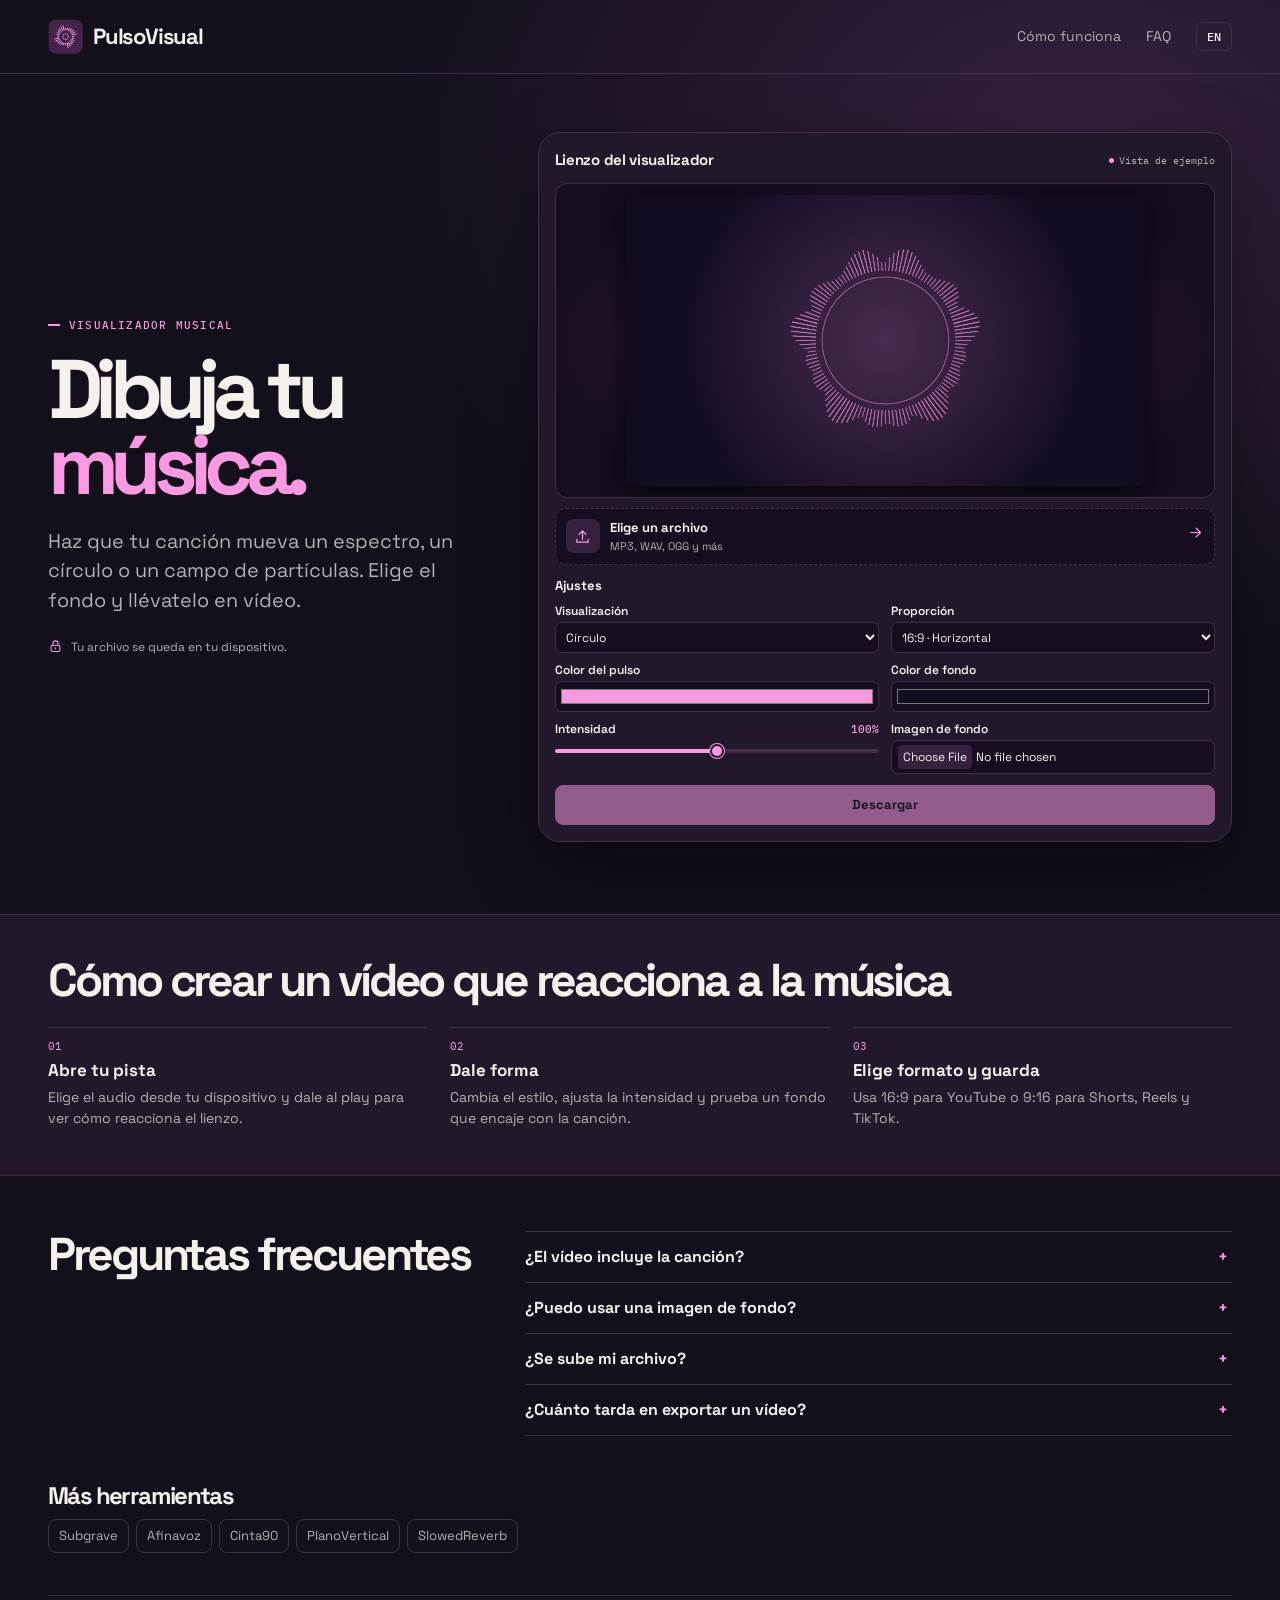
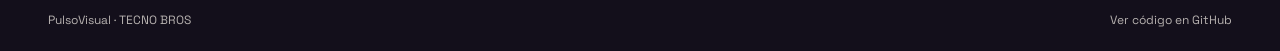
==== index.html @ a11b8005 "Launch PulsoVisual" ====
<!doctype html>
<html lang="es" data-theme="pulse">
<head>
    <meta charset="utf-8">
    <meta name="viewport" content="width=device-width, initial-scale=1">
    <title>Visualizador de música online para crear vídeos | PulsoVisual</title>
    <meta name="description" content="Haz que tu canción mueva un espectro, un círculo o un campo de partículas. Elige el fondo y llévatelo en vídeo.">
    <meta name="robots" content="index, follow, max-image-preview:large">
    <meta name="theme-color" content="#15131c">
    <link rel="canonical" href="https://1ly4s0.github.io/pulsovisual/">
    <link rel="alternate" hreflang="es" href="https://1ly4s0.github.io/pulsovisual/">
    <link rel="alternate" hreflang="en" href="https://1ly4s0.github.io/pulsovisual/en/">
    <link rel="alternate" hreflang="x-default" href="https://1ly4s0.github.io/pulsovisual/">
    <link rel="icon" type="image/png" href="assets/logo.png">
    <meta property="og:type" content="website">
    <meta property="og:site_name" content="PulsoVisual">
    <meta property="og:locale" content="es_ES">
    <meta property="og:url" content="https://1ly4s0.github.io/pulsovisual/">
    <meta property="og:title" content="Visualizador de música online para crear vídeos | PulsoVisual">
    <meta property="og:description" content="Haz que tu canción mueva un espectro, un círculo o un campo de partículas. Elige el fondo y llévatelo en vídeo.">
    <meta property="og:image" content="https://1ly4s0.github.io/pulsovisual/assets/share.png">
    <meta property="og:image:width" content="1200">
    <meta property="og:image:height" content="630">
    <meta property="og:image:alt" content="Vista del editor de PulsoVisual">
    <meta name="twitter:card" content="summary_large_image">
    <link rel="preconnect" href="https://fonts.googleapis.com">
    <link rel="preconnect" href="https://fonts.gstatic.com" crossorigin>
    <link rel="stylesheet" href="https://fonts.googleapis.com/css2?family=Space+Grotesk:wght@400;500;600;700&family=IBM+Plex+Mono:wght@400;500;600&display=swap">
    <link rel="stylesheet" href="assets/style.css">
    <script type="application/ld+json">{"@context": "https://schema.org", "@type": "WebApplication", "name": "PulsoVisual", "url": "https://1ly4s0.github.io/pulsovisual/", "description": "Haz que tu canción mueva un espectro, un círculo o un campo de partículas. Elige el fondo y llévatelo en vídeo.", "inLanguage": "es", "applicationCategory": "MultimediaApplication", "operatingSystem": "Any", "isAccessibleForFree": true, "offers": {"@type": "Offer", "price": "0", "priceCurrency": "USD"}, "image": "https://1ly4s0.github.io/pulsovisual/assets/share.png"}</script>
    <script type="module" src="assets/visual-studio.js"></script>
</head>
<body>
    <header class="site-header">
        <nav class="shell" aria-label="Navegación principal">
            <a class="brand" href="./"><img src="assets/logo.png" alt="" height="35" width="35">PulsoVisual</a>
            <div class="nav-links">
                <a class="guide-link" href="#guia">Cómo funciona</a>
                <a class="faq-link" href="#faq">FAQ</a>
                <a class="language" href="en/" hreflang="en" lang="en" aria-label="View in English">EN</a>
            </div>
        </nav>
    </header>
    <main>
        <section class="hero shell">
            <div class="intro">
                <p class="tool-type">Visualizador musical</p>
                <h1>Dibuja tu <em>música.</em></h1>
                <p class="lede">Haz que tu canción mueva un espectro, un círculo o un campo de partículas. Elige el fondo y llévatelo en vídeo.</p>
                <p class="privacy"><svg width="15" height="15" viewBox="0 0 24 24" fill="none" stroke="currentColor" stroke-width="1.7" stroke-linecap="round" stroke-linejoin="round" aria-hidden="true"><rect x="5" y="10" width="14" height="10" rx="2"/><path d="M8 10V7a4 4 0 1 1 8 0v3m-4 4v2"/></svg> Tu archivo se queda en tu dispositivo.</p>
            </div>
            <section class="studio" id="studio" aria-labelledby="editor-title">
                <div class="studio-title"><h2 id="editor-title">Lienzo del visualizador</h2><span id="preview-label">Vista de ejemplo</span></div>
                <div class="screen visual-screen"><canvas id="preview" aria-hidden="true"></canvas></div>
                <div class="transport" id="transport" hidden>
                    <button id="listen" type="button" disabled>Reproducir</button>
                    <input id="seek" type="range" min="0" max="1" value="0" step=".01" aria-label="Posición de reproducción" disabled>
                    <span id="elapsed">0:00</span>
                </div>
                <div class="file-picker">
                    <input id="file" type="file" accept="audio/*,.mp3,.wav,.ogg,.m4a,.flac">
                    <label for="file">
                        <span class="upload-icon"><svg width="17" height="17" viewBox="0 0 24 24" fill="none" stroke="currentColor" stroke-width="1.7" stroke-linecap="round" stroke-linejoin="round" aria-hidden="true"><path d="M12 16V4m-5 5 5-5 5 5M4 16v4h16v-4"/></svg></span>
                        <span class="file-info"><strong id="filename">Elige un archivo</strong><small id="file-detail">MP3, WAV, OGG y más</small></span>
                        <span class="upload-arrow"><svg width="17" height="17" viewBox="0 0 24 24" fill="none" stroke="currentColor" stroke-width="1.7" stroke-linecap="round" stroke-linejoin="round" aria-hidden="true"><path d="M5 12h14m-6-6 6 6-6 6"/></svg></span>
                    </label>
                </div>
                <fieldset id="settings">
                    <legend>Ajustes</legend>
                    <div class="settings-grid"><div class="field">
                        <label for="visual-mode">Visualización</label>
                        <select id="visual-mode"><option value="circle">Círculo</option><option value="bars">Espectro</option><option value="particles">Partículas</option></select>
                    </div>
<div class="field">
                        <label for="aspect">Proporción</label>
                        <select id="aspect"><option value="wide">16:9 · Horizontal</option><option value="vertical">9:16 · Vertical</option></select>
                    </div>
<div class="field">
                        <label for="pulse-color">Color del pulso</label>
                        <input type="color" id="pulse-color" value="#f999e2">
                    </div>
<div class="field">
                        <label for="stage-color">Color de fondo</label>
                        <input type="color" id="stage-color" value="#140d22">
                    </div>
<div class="field">
                        <label for="intensity">Intensidad <output for="intensity">100%</output></label>
                        <input id="intensity" type="range" min="25" max="175" value="100" data-unit="%">
                    </div>
<div class="field">
                        <label for="background">Imagen de fondo</label>
                        <input type="file" id="background" accept="image/*">
                    </div></div>
                </fieldset>
                <div class="action-row"><button id="cancel-render" type="button" hidden>Cancelar</button>
                    <button id="save" class="save" type="button" disabled>Descargar</button></div>
                <p id="status" class="status" role="status" aria-live="polite"></p>
            </section>
        </section>
        <section class="guide-band" id="guia">
            <div class="guide shell">
                <h2>Cómo crear un vídeo que reacciona a la música</h2>
                <ol><li><h3>Abre tu pista</h3><p>Elige el audio desde tu dispositivo y dale al play para ver cómo reacciona el lienzo.</p></li>
<li><h3>Dale forma</h3><p>Cambia el estilo, ajusta la intensidad y prueba un fondo que encaje con la canción.</p></li>
<li><h3>Elige formato y guarda</h3><p>Usa 16:9 para YouTube o 9:16 para Shorts, Reels y TikTok.</p></li></ol>
            </div>
        </section>
        <section class="faqs shell" id="faq">
            <h2>Preguntas frecuentes</h2>
            <div><details><summary>¿El vídeo incluye la canción?</summary><p>Sí. El vídeo contiene la pista que abriste y la animación que genera el visualizador.</p></details>
<details><summary>¿Puedo usar una imagen de fondo?</summary><p>Sí. Puedes elegir un color sólido o cargar una imagen desde el dispositivo.</p></details>
<details><summary>¿Se sube mi archivo?</summary><p>El archivo se procesa en tu navegador. No necesitas una cuenta.</p></details>
<details><summary>¿Cuánto tarda en exportar un vídeo?</summary><p>Se graba mientras se reproduce, así que suele tardar lo mismo que dura el clip. Según tu navegador, se guarda como MP4 o WebM.</p></details></div>
        </section>
        <section class="other shell">
            <h2>Más herramientas</h2>
            <nav class="tools-list" aria-label="Otras herramientas"><a href="https://1ly4s0.github.io/subgrave/">Subgrave</a>
<a href="https://1ly4s0.github.io/afinavoz/">Afinavoz</a>
<a href="https://1ly4s0.github.io/cinta90/">Cinta90</a>
<a href="https://1ly4s0.github.io/planovertical/">PlanoVertical</a>
<a href="https://slowedreverb.net/es/">SlowedReverb</a></nav>
        </section>
    </main>
    <footer class="footer shell">
        <span>PulsoVisual · TECNO BROS</span>
        <a href="https://github.com/1ly4s0/pulsovisual">Ver código en GitHub</a>
    </footer>
</body>
</html>
---- assets/style.css ----
:root {
    color-scheme: dark;
    --background: #101115;
    --surface: #191b22;
    --panel: #111319;
    --ink: #f6f1ec;
    --muted: #b6b1af;
    --accent: #ff9c64;
    --wash: #33221c;
    --border: #363139;
    --mono: "IBM Plex Mono", Consolas, monospace;
    font: 16px/1.5 "Space Grotesk", "Segoe UI", sans-serif;
    color: var(--ink);
    background: var(--background);
}
[data-theme="pitch"] { --accent: #cbb4ff; --wash: #302445; --border: #393347; --background: #111018; --surface: #1c1928; --panel: #15121f; }
[data-theme="vhs"] { --accent: #ffaaa3; --wash: #39252f; --border: #453139; --background: #151017; --surface: #211820; --panel: #150e15; }
[data-theme="pulse"] { --accent: #f999e2; --wash: #35203d; --border: #422e47; --background: #130f1b; --surface: #21182c; --panel: #160d20; }
[data-theme="vertical"] { --accent: #b9f7c2; --wash: #24382f; --border: #34463c; --background: #101713; --surface: #19231d; --panel: #101a15; }
* { box-sizing: border-box; }
body {
    margin: 0;
    background: radial-gradient(ellipse 50rem 36rem at 84% 9%, var(--wash), transparent 90%);
}
[hidden] { display: none !important; }
button, input, select { font: inherit; color: inherit; }
button, select, input[type="range"], input[type="color"] { cursor: pointer; }
button:disabled, fieldset:disabled input { cursor: default; }
a { color: inherit; }
button:focus-visible, a:focus-visible, input:focus-visible, select:focus-visible, summary:focus-visible {
    outline: 2px solid var(--accent);
    outline-offset: 4px;
}
h1, h2, h3, p, figure { margin: 0; }
.shell { width: min(1260px, calc(100% - 96px)); margin-inline: auto; }
.site-header { border-bottom: 1px solid var(--border); }
.site-header nav { display: flex; justify-content: space-between; align-items: center; min-height: 73px; gap: 20px; }
.brand { display: inline-flex; gap: 10px; align-items: center; font-size: 22px; font-weight: 700; letter-spacing: -.055em; text-decoration: none; white-space: nowrap; }
.brand img { display: block; }
.nav-links { display: flex; align-items: center; gap: 25px; }
.nav-links a { color: var(--muted); font-size: 14px; text-decoration: none; }
.nav-links a:hover, .footer a:hover { color: var(--accent); }
.nav-links .language { padding: 6px 10px; border-radius: 7px; border: 1px solid var(--border); font: 500 12px var(--mono); color: var(--ink); }

.hero { display: grid; grid-template-columns: minmax(0, .77fr) minmax(0, 1.23fr); gap: clamp(25px, 4.3vw, 72px); align-items: center; padding-block: 58px 72px; }
.intro { min-width: 0; }
.tool-type { display: flex; gap: 9px; align-items: center; color: var(--accent); font: 500 11px var(--mono); letter-spacing: .11em; margin-bottom: 20px; text-transform: uppercase; }
.tool-type::before { content: ""; display: block; width: 12px; height: 2px; background: var(--accent); }
h1 { font-size: clamp(51px, 6.5vw, 100px); line-height: .91; font-weight: 700; letter-spacing: -.092em; text-wrap: balance; }
h1 em { display: block; font-style: normal; color: var(--accent); }
.lede { color: var(--muted); font-size: clamp(17px, 1.55vw, 21px); max-width: 405px; margin-top: 23px; }
.privacy { display: flex; align-items: center; gap: 8px; font-size: 12px; color: var(--muted); margin-top: 22px; }
.privacy svg { color: var(--accent); flex: none; }

.studio { min-width: 0; background: var(--surface); border: 1px solid var(--border); border-radius: 22px; padding: 16px; box-shadow: 0 26px 70px #0006; }
.studio.dragging { outline: 2px dashed var(--accent); outline-offset: 5px; }
.studio-title { display: flex; align-items: center; justify-content: space-between; gap: 10px; margin-bottom: 11px; }
.studio-title h2 { font-size: 15px; font-weight: 700; letter-spacing: -.02em; }
.studio-title span { display: flex; align-items: center; gap: 5px; color: var(--muted); font: 400 10px var(--mono); }
.studio-title span::before { content: ""; width: 5px; height: 5px; background: var(--accent); border-radius: 50%; }
.screen { position: relative; border-radius: 12px; overflow: hidden; background: var(--panel); border: 1px solid var(--border); }
.audio-screen canvas {
    width: 100%; height: 130px; display: block;
    background: repeating-linear-gradient(90deg, transparent 0 calc(12.5% - 1px), #ffffff0b calc(12.5% - 1px) 12.5%),
        radial-gradient(ellipse at center, var(--wash), transparent 80%);
}
.audio-screen::before { content: ""; width: 100%; border-top: 1px solid #ffffff17; position: absolute; inset-block-start: 65px; pointer-events: none; }
.audio-player { min-height: 44px; display: grid; align-items: center; border-top: 1px solid var(--border); padding: 2px 7px; }
audio { display: block; height: 40px; width: 100%; }
.empty-transport { display: flex; align-items: center; gap: 11px; color: var(--muted); padding: 0 8px; font: 400 10px var(--mono); }
.empty-transport svg { color: var(--accent); width: 14px; }
.transport-line { flex: 1; height: 3px; border-radius: 4px; background: var(--border); }
.visual-screen { container-type: size; display: grid; place-items: center; height: clamp(220px, 30vw, 315px); padding: 11px; background: radial-gradient(ellipse, var(--wash), var(--panel) 76%); }
.visual-screen canvas { display: block; width: auto; max-width: 100%; max-height: 100cqh; height: auto; border-radius: 7px; object-fit: contain; box-shadow: 0 7px 24px #000a; }
[data-theme="vertical"] .visual-screen { background: repeating-linear-gradient(90deg, transparent 0 calc(11% - 1px), #c4ffd414 calc(11% - 1px) 11%), radial-gradient(ellipse, var(--wash), var(--panel) 80%); }
[data-theme="vertical"] .visual-screen canvas { height: 100cqh; }
.transport { display: flex; align-items: center; gap: 10px; margin-top: 8px; }
.transport button { padding: 5px 9px; font-size: 12px; font-weight: 700; }
.transport span { white-space: nowrap; color: var(--muted); font: 400 10px var(--mono); }
.file-picker { position: relative; margin-block: 10px 11px; }
.file-picker input { position: absolute; opacity: 0; height: 1px; width: 1px; }
.file-picker label { display: flex; gap: 10px; align-items: center; min-height: 57px; padding: 8px 10px; border: 1px dashed var(--border); border-radius: 11px; cursor: pointer; background: var(--panel); }
.file-picker label:hover, .file-picker:focus-within label { border-color: var(--accent); }
.studio[data-busy="true"] .file-picker label { cursor: default; opacity: .65; }
.upload-icon { display: grid; place-items: center; flex: 0 0 34px; height: 34px; color: var(--accent); background: var(--wash); border-radius: 8px; }
.file-info { min-width: 0; flex: 1; }
.file-info strong { display: block; white-space: nowrap; overflow: hidden; text-overflow: ellipsis; font-size: 13px; }
.file-info small { display: block; color: var(--muted); font-size: 11px; }
.upload-arrow { color: var(--accent); flex: none; }

fieldset { border: 0; padding: 0; margin: 0; min-width: 0; }
fieldset:disabled { opacity: .75; }
legend { font-size: 13px; font-weight: 700; margin-bottom: 7px; padding: 0; }
.settings-grid { display: grid; grid-template-columns: repeat(2, minmax(0, 1fr)); gap: 8px 12px; }
.field label { display: flex; align-items: baseline; justify-content: space-between; gap: 3px; font-size: 12px; font-weight: 600; margin: 0 0 2px; }
.field output { color: var(--accent); font: 500 11px var(--mono); white-space: nowrap; }
.field input:is([type="color"],[type="date"],[type="file"]), .field select {
    width: 100%; min-width: 0; height: 31px; border: 1px solid var(--border); border-radius: 7px; padding: 4px 6px;
    background: var(--panel); font-size: 12px;
}
.field input[type="file"] { height: auto; }
.field input::file-selector-button { max-width: 100%; background: var(--wash); color: var(--ink); border: 0; border-radius: 4px; padding: 3px 5px; font: inherit; }
.field input[type="color"] { padding: 3px; }
input[type="range"] { appearance: none; background: transparent; display: block; width: 100%; height: 21px; margin: 0; min-width: 0; accent-color: var(--accent); }
input[type="range"]::-webkit-slider-runnable-track { height: 4px; border-radius: 6px; background: linear-gradient(to right, var(--accent) var(--fill, 0%), var(--border) var(--fill, 0%)); }
input[type="range"]::-webkit-slider-thumb { appearance: none; margin-top: -5px; width: 14px; height: 14px; border: 2px solid var(--surface); border-radius: 50%; background: var(--accent); box-shadow: 0 0 0 1px var(--accent); }
input[type="range"]::-moz-range-track { height: 4px; border-radius: 6px; background: var(--border); }
input[type="range"]::-moz-range-progress { height: 4px; border-radius: 6px; background: var(--accent); }
input[type="range"]::-moz-range-thumb { border: 2px solid var(--surface); border-radius: 50%; background: var(--accent); width: 12px; height: 12px; }
.presets { display: flex; flex-wrap: wrap; gap: 6px; margin-bottom: 8px; }
.studio button { border: 1px solid var(--border); border-radius: 8px; background: var(--panel); }
.presets button { font-size: 12px; padding: 5px 9px; }
.presets [aria-pressed="true"] { color: var(--accent); background: var(--wash); border-color: var(--accent); }
.studio button:hover:not(:disabled) { border-color: var(--accent); }
.action-row { display: flex; flex-wrap: wrap; gap: 7px; margin-top: 11px; }
.action-row button { flex: 1; min-height: 40px; padding: 7px 11px; white-space: nowrap; font-size: 13px; font-weight: 700; }
.action-row .save { color: #161219; border-color: var(--accent); background: var(--accent); }
.action-row .save:hover:not(:disabled) { filter: brightness(1.13); }
.studio button:disabled { opacity: .53; }
.status { color: var(--muted); margin-top: 7px; font-size: 12px; }
.status:empty { margin-top: 0; }
.status[data-error="true"] { color: #ffabae; }

.guide-band { border-block: 1px solid var(--border); background: var(--surface); }
.guide { padding-block: 42px 46px; }
.guide h2, .faqs h2, .other h2 { font-size: clamp(28px, 3.6vw, 50px); letter-spacing: -.067em; line-height: 1.04; }
.guide ol { display: grid; grid-template-columns: repeat(3, minmax(0, 1fr)); gap: 23px; list-style: none; counter-reset: steps; padding: 0; margin: 22px 0 0; }
.guide li { counter-increment: steps; border-top: 1px solid var(--border); padding-top: 11px; }
.guide li::before { content: "0" counter(steps); display: block; color: var(--accent); font: 400 11px var(--mono); margin-bottom: 5px; }
.guide h3 { font-size: 17px; margin-bottom: 4px; }
.guide p, .faqs p { color: var(--muted); font-size: 14px; }
.faqs { display: grid; grid-template-columns: .77fr 1.23fr; gap: 35px; padding-block: 55px 48px; }
.faqs details { border-bottom: 1px solid var(--border); }
.faqs details:first-of-type { border-top: 1px solid var(--border); }
.faqs summary { cursor: pointer; padding: 13px 28px 13px 0; list-style: none; font-weight: 700; position: relative; }
.faqs summary::-webkit-details-marker { display: none; }
.faqs summary::after { content: "+"; position: absolute; right: 4px; color: var(--accent); }
.faqs [open] summary::after { content: "−"; }
.faqs p { padding-bottom: 12px; }
.other { padding-bottom: 42px; }
.other h2 { font-size: 24px; margin-bottom: 10px; }
.tools-list { display: flex; flex-wrap: wrap; gap: 7px; }
.tools-list a { border: 1px solid var(--border); border-radius: 8px; padding: 6px 10px; text-decoration: none; font-size: 13px; color: var(--muted); }
.tools-list a:hover { border-color: var(--accent); color: var(--ink); }
.footer { display: flex; flex-wrap: wrap; justify-content: space-between; gap: 9px; border-top: 1px solid var(--border); padding-block: 15px 22px; color: var(--muted); font-size: 12px; }
.footer a { text-decoration: none; }

@media (prefers-reduced-motion: no-preference) {
    .intro, .studio { animation: enter .37s ease-out both; }
    .studio { animation-delay: .035s; }
    .studio button, .file-picker label, .tools-list a { transition: border-color .15s ease, filter .15s ease, transform .15s ease; }
    .studio button:active:not(:disabled) { transform: scale(.98); }
    .status:not(:empty) { animation: enter .2s ease-out; }
    @keyframes enter {
        from { transform: translateY(7px); opacity: .75; }
        to { transform: translateY(0); opacity: 1; }
    }
}
@media (max-width: 1030px) {
    .shell { width: calc(100% - 54px); }
    .hero { padding-block: 44px 55px; gap: 27px; }
}
@media (max-width: 740px) {
    .shell { width: calc(100% - 34px); }
    .site-header nav { min-height: 61px; }
    .nav-links { gap: 12px; }
    .nav-links .faq-link { display: none; }
    .hero { grid-template-columns: 1fr; max-width: 580px; padding-block: 27px 38px; gap: 22px; }
    h1 { font-size: clamp(47px, 10vw, 72px); }
    .tool-type { margin-bottom: 12px; }
    .lede { margin-top: 13px; }
    .privacy { margin-top: 12px; }
    .studio { padding: 12px; border-radius: 16px; }
    .visual-screen { height: clamp(200px, 56vw, 280px); }
    .faqs { grid-template-columns: 1fr; gap: 14px; padding-block: 38px; }
}
@media (max-width: 430px) {
    .nav-links .guide-link { display: none; }
    .guide ol { grid-template-columns: 1fr; gap: 13px; }
    .audio-screen canvas { height: 102px; }
    .audio-screen::before { inset-block-start: 51px; }
}
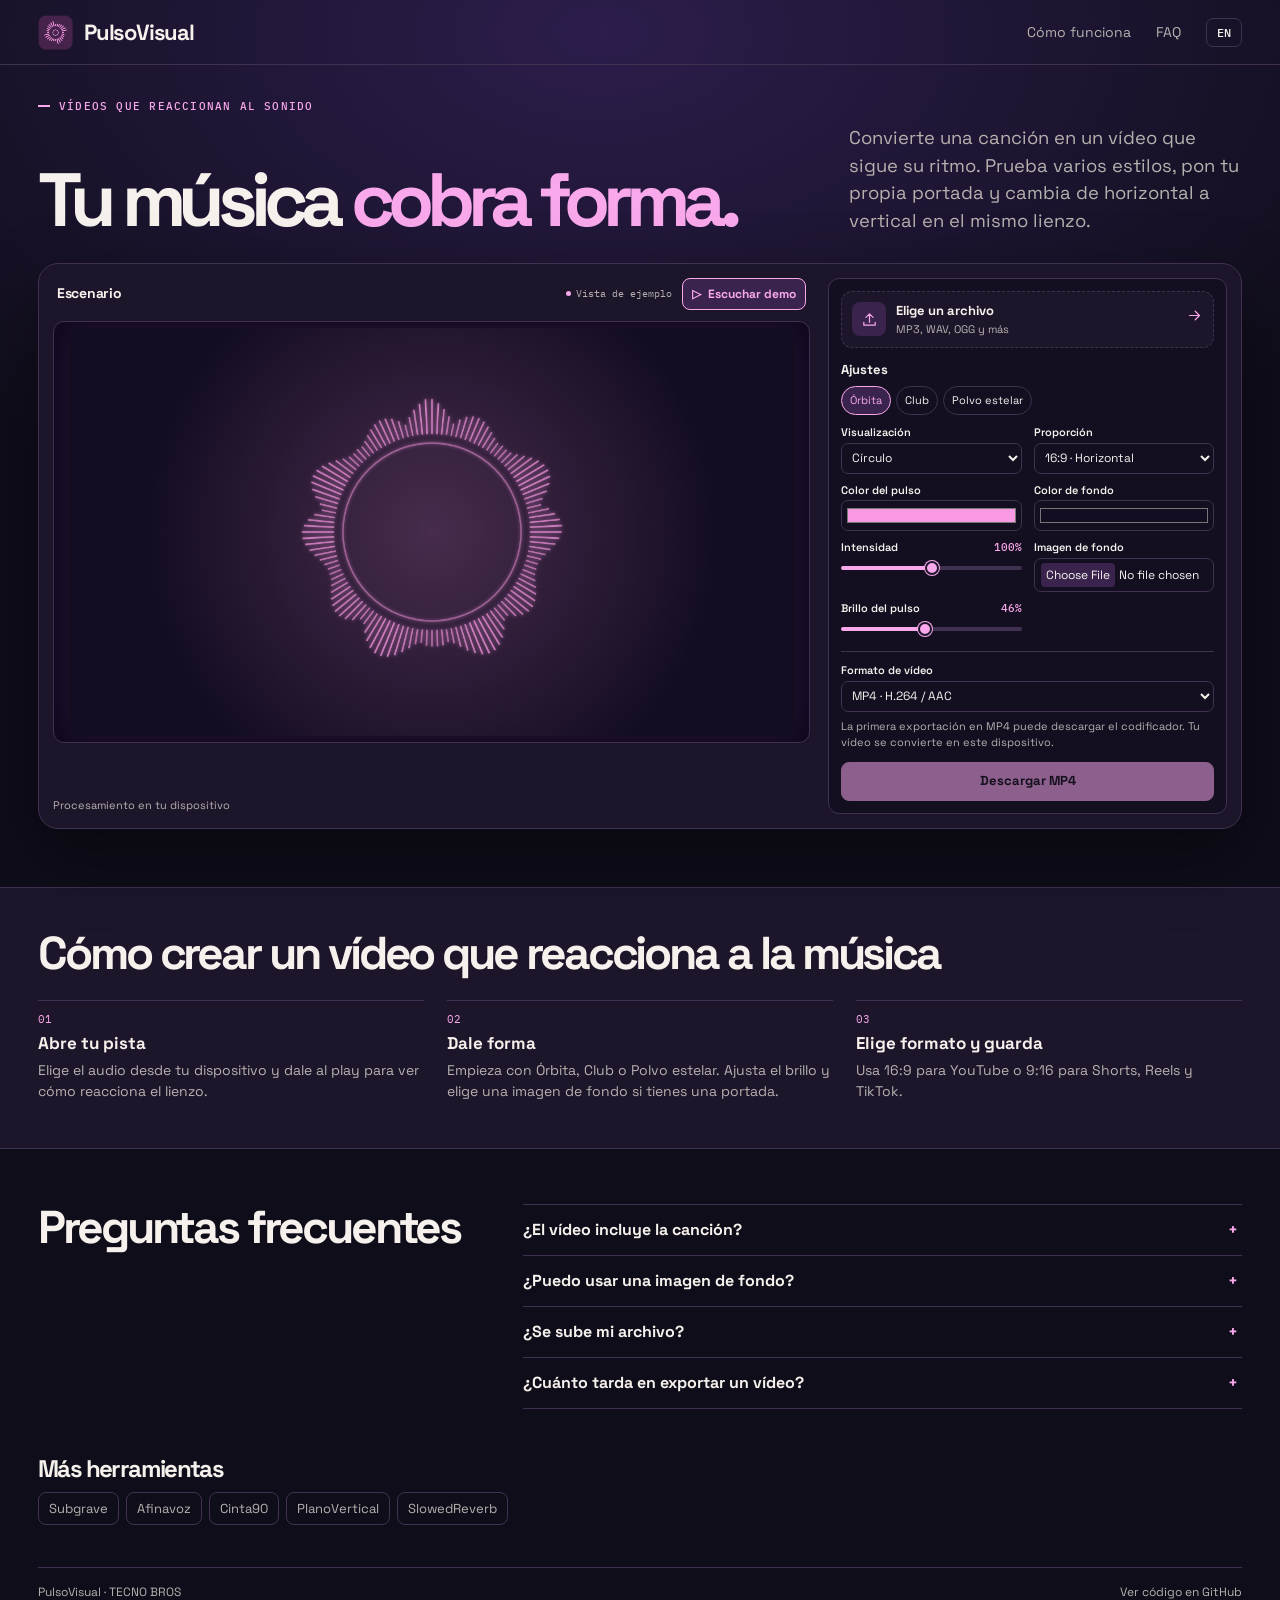
==== commit a1a425b2: "Add MP4 export and redesign the PulsoVisual editor" ====
--- a/index.html
+++ b/index.html
@@ -4,7 +4,7 @@
     <meta charset="utf-8">
     <meta name="viewport" content="width=device-width, initial-scale=1">
     <title>Visualizador de música online para crear vídeos | PulsoVisual</title>
-    <meta name="description" content="Haz que tu canción mueva un espectro, un círculo o un campo de partículas. Elige el fondo y llévatelo en vídeo.">
+    <meta name="description" content="Crea un visualizador musical con espectro, círculo o partículas. Exporta en MP4 con sonido o WebM, en 16:9 y 9:16.">
     <meta name="robots" content="index, follow, max-image-preview:large">
     <meta name="theme-color" content="#15131c">
     <link rel="canonical" href="https://1ly4s0.github.io/pulsovisual/">
@@ -17,7 +17,7 @@
     <meta property="og:locale" content="es_ES">
     <meta property="og:url" content="https://1ly4s0.github.io/pulsovisual/">
     <meta property="og:title" content="Visualizador de música online para crear vídeos | PulsoVisual">
-    <meta property="og:description" content="Haz que tu canción mueva un espectro, un círculo o un campo de partículas. Elige el fondo y llévatelo en vídeo.">
+    <meta property="og:description" content="Crea un visualizador musical con espectro, círculo o partículas. Exporta en MP4 con sonido o WebM, en 16:9 y 9:16.">
     <meta property="og:image" content="https://1ly4s0.github.io/pulsovisual/assets/share.png">
     <meta property="og:image:width" content="1200">
     <meta property="og:image:height" content="630">
@@ -27,7 +27,8 @@
     <link rel="preconnect" href="https://fonts.gstatic.com" crossorigin>
     <link rel="stylesheet" href="https://fonts.googleapis.com/css2?family=Space+Grotesk:wght@400;500;600;700&family=IBM+Plex+Mono:wght@400;500;600&display=swap">
     <link rel="stylesheet" href="assets/style.css">
-    <script type="application/ld+json">{"@context": "https://schema.org", "@type": "WebApplication", "name": "PulsoVisual", "url": "https://1ly4s0.github.io/pulsovisual/", "description": "Haz que tu canción mueva un espectro, un círculo o un campo de partículas. Elige el fondo y llévatelo en vídeo.", "inLanguage": "es", "applicationCategory": "MultimediaApplication", "operatingSystem": "Any", "isAccessibleForFree": true, "offers": {"@type": "Offer", "price": "0", "priceCurrency": "USD"}, "image": "https://1ly4s0.github.io/pulsovisual/assets/share.png"}</script>
+    <link rel="stylesheet" href="assets/workbench.css">
+    <script type="application/ld+json">{"@context": "https://schema.org", "@type": "WebApplication", "name": "PulsoVisual", "url": "https://1ly4s0.github.io/pulsovisual/", "description": "Crea un visualizador musical con espectro, círculo o partículas. Exporta en MP4 con sonido o WebM, en 16:9 y 9:16.", "inLanguage": "es", "applicationCategory": "MultimediaApplication", "operatingSystem": "Any", "isAccessibleForFree": true, "offers": {"@type": "Offer", "price": "0", "priceCurrency": "USD"}, "image": "https://1ly4s0.github.io/pulsovisual/assets/share.png"}</script>
     <script type="module" src="assets/visual-studio.js"></script>
 </head>
 <body>
@@ -44,19 +45,24 @@
     <main>
         <section class="hero shell">
             <div class="intro">
-                <p class="tool-type">Visualizador musical</p>
-                <h1>Dibuja tu <em>música.</em></h1>
-                <p class="lede">Haz que tu canción mueva un espectro, un círculo o un campo de partículas. Elige el fondo y llévatelo en vídeo.</p>
-                <p class="privacy"><svg width="15" height="15" viewBox="0 0 24 24" fill="none" stroke="currentColor" stroke-width="1.7" stroke-linecap="round" stroke-linejoin="round" aria-hidden="true"><rect x="5" y="10" width="14" height="10" rx="2"/><path d="M8 10V7a4 4 0 1 1 8 0v3m-4 4v2"/></svg> Tu archivo se queda en tu dispositivo.</p>
+                <p class="tool-type">Vídeos que reaccionan al sonido</p>
+                <h1>Tu música <em>cobra forma.</em></h1>
+                <p class="lede">Convierte una canción en un vídeo que sigue su ritmo. Prueba varios estilos, pon tu propia portada y cambia de horizontal a vertical en el mismo lienzo.</p>
             </div>
             <section class="studio" id="studio" aria-labelledby="editor-title">
-                <div class="studio-title"><h2 id="editor-title">Lienzo del visualizador</h2><span id="preview-label">Vista de ejemplo</span></div>
+                <div class="studio-preview">
+                <div class="studio-title"><h2 id="editor-title">Escenario</h2><div class="studio-head-actions"><span id="preview-label">Vista de ejemplo</span><button id="demo" type="button" class="demo-button">Escuchar demo</button></div></div>
                 <div class="screen visual-screen"><canvas id="preview" aria-hidden="true"></canvas></div>
                 <div class="transport" id="transport" hidden>
                     <button id="listen" type="button" disabled>Reproducir</button>
                     <input id="seek" type="range" min="0" max="1" value="0" step=".01" aria-label="Posición de reproducción" disabled>
                     <span id="elapsed">0:00</span>
                 </div>
+                <div class="preview-tools">
+                    <span>Procesamiento en tu dispositivo</span>
+                </div>
+                </div>
+                <div class="studio-controls">
                 <div class="file-picker">
                     <input id="file" type="file" accept="audio/*,.mp3,.wav,.ogg,.m4a,.flac">
                     <label for="file">
@@ -67,41 +73,54 @@
                 </div>
                 <fieldset id="settings">
                     <legend>Ajustes</legend>
+                    <div class="look-presets"><button type="button" data-look="0" aria-pressed="false">Órbita</button><button type="button" data-look="1" aria-pressed="false">Club</button><button type="button" data-look="2" aria-pressed="false">Polvo estelar</button></div>
                     <div class="settings-grid"><div class="field">
                         <label for="visual-mode">Visualización</label>
                         <select id="visual-mode"><option value="circle">Círculo</option><option value="bars">Espectro</option><option value="particles">Partículas</option></select>
                     </div>
-<div class="field">
+                        <div class="field">
                         <label for="aspect">Proporción</label>
                         <select id="aspect"><option value="wide">16:9 · Horizontal</option><option value="vertical">9:16 · Vertical</option></select>
                     </div>
-<div class="field">
+                        <div class="field">
                         <label for="pulse-color">Color del pulso</label>
                         <input type="color" id="pulse-color" value="#f999e2">
                     </div>
-<div class="field">
+                        <div class="field">
                         <label for="stage-color">Color de fondo</label>
                         <input type="color" id="stage-color" value="#140d22">
                     </div>
-<div class="field">
+                        <div class="field">
                         <label for="intensity">Intensidad <output for="intensity">100%</output></label>
                         <input id="intensity" type="range" min="25" max="175" value="100" data-unit="%">
                     </div>
-<div class="field">
+                        <div class="field">
                         <label for="background">Imagen de fondo</label>
                         <input type="file" id="background" accept="image/*">
-                    </div></div>
+                    </div>
+                        <div class="field">
+                            <label for="glow">Brillo del pulso <output for="glow">46%</output></label>
+                            <input id="glow" type="range" min="0" max="100" value="46" data-unit="%">
+                        </div>
+                    </div>
                 </fieldset>
+
+                <div class="output-panel" id="export-format-row">
+                    <div class="field"><label for="export-format">Formato de vídeo</label><select id="export-format"><option value="mp4">MP4 · H.264 / AAC</option><option value="webm">WebM · VP8 / Opus</option></select></div>
+                    <p>La primera exportación en MP4 puede descargar el codificador. Tu vídeo se convierte en este dispositivo.</p>
+                </div>
                 <div class="action-row"><button id="cancel-render" type="button" hidden>Cancelar</button>
                     <button id="save" class="save" type="button" disabled>Descargar</button></div>
+                <progress id="export-progress" max="100" aria-label="Avance de la exportación" hidden></progress>
                 <p id="status" class="status" role="status" aria-live="polite"></p>
+                </div>
             </section>
         </section>
         <section class="guide-band" id="guia">
             <div class="guide shell">
                 <h2>Cómo crear un vídeo que reacciona a la música</h2>
                 <ol><li><h3>Abre tu pista</h3><p>Elige el audio desde tu dispositivo y dale al play para ver cómo reacciona el lienzo.</p></li>
-<li><h3>Dale forma</h3><p>Cambia el estilo, ajusta la intensidad y prueba un fondo que encaje con la canción.</p></li>
+<li><h3>Dale forma</h3><p>Empieza con Órbita, Club o Polvo estelar. Ajusta el brillo y elige una imagen de fondo si tienes una portada.</p></li>
 <li><h3>Elige formato y guarda</h3><p>Usa 16:9 para YouTube o 9:16 para Shorts, Reels y TikTok.</p></li></ol>
             </div>
         </section>
@@ -110,7 +129,7 @@
             <div><details><summary>¿El vídeo incluye la canción?</summary><p>Sí. El vídeo contiene la pista que abriste y la animación que genera el visualizador.</p></details>
 <details><summary>¿Puedo usar una imagen de fondo?</summary><p>Sí. Puedes elegir un color sólido o cargar una imagen desde el dispositivo.</p></details>
 <details><summary>¿Se sube mi archivo?</summary><p>El archivo se procesa en tu navegador. No necesitas una cuenta.</p></details>
-<details><summary>¿Cuánto tarda en exportar un vídeo?</summary><p>Se graba mientras se reproduce, así que suele tardar lo mismo que dura el clip. Según tu navegador, se guarda como MP4 o WebM.</p></details></div>
+<details><summary>¿Cuánto tarda en exportar un vídeo?</summary><p>Se graba mientras se reproduce, así que suele tardar lo mismo que dura el clip. Puedes elegir MP4 con audio AAC o WebM.</p></details></div>
         </section>
         <section class="other shell">
             <h2>Más herramientas</h2>
--- a/assets/workbench.css
+++ b/assets/workbench.css
@@ -0,0 +1,133 @@
+.shell { width: min(1320px, calc(100% - 76px)); }
+.site-header nav { min-height: 64px; }
+.brand { gap: 11px; }
+.hero { display: block; padding-block: 34px 58px; }
+.intro {
+    display: grid;
+    grid-template-columns: minmax(0, 1.17fr) minmax(290px, .83fr);
+    column-gap: 48px;
+    align-items: end;
+    margin-bottom: 26px;
+}
+.tool-type { grid-column: 1 / -1; margin-bottom: 11px; }
+h1 { font-size: clamp(55px, 6.2vw, 96px); line-height: .95; text-wrap: pretty; }
+h1 em { display: inline; white-space: nowrap; }
+.lede { margin: 0 0 2px; font-size: clamp(15px, 1.44vw, 20px); max-width: 480px; }
+.intro .privacy { display: none; }
+
+.studio {
+    display: grid;
+    grid-template-columns: minmax(0, 1.62fr) minmax(300px, 1fr);
+    gap: 18px;
+    padding: 14px;
+    border-radius: 20px;
+}
+.studio-preview { min-width: 0; display: flex; flex-direction: column; }
+.studio-title { padding: 0 4px; flex-wrap: wrap; }
+.studio-head-actions { display: flex; align-items: center; gap: 10px; }
+.studio-title h2 { font-size: 14px; }
+.studio-title span { font-size: 10px; }
+.visual-screen {
+    min-width: 0;
+    height: clamp(270px, 33vw, 464px);
+    padding: 13px;
+    border-radius: 11px;
+}
+.visual-screen canvas { max-width: 100%; max-height: 100cqh; }
+.transport { padding-inline: 4px; }
+.preview-tools {
+    display: flex; justify-content: space-between; align-items: center; gap: 10px;
+    padding-top: 8px; margin-top: auto;
+}
+.preview-tools span, .preview-hint { color: var(--muted); font-size: 11px; }
+.preview-hint { margin-top: 8px; padding-inline: 4px; }
+.studio .demo-button {
+    min-height: 32px; padding: 4px 9px; font-size: 12px; font-weight: 700;
+    color: var(--accent); border-color: var(--accent); background: var(--wash);
+}
+.studio .demo-button::before { content: "▷"; margin-right: 7px; }
+.studio-controls { min-width: 0; border: 1px solid var(--border); border-radius: 11px; padding: 12px; background: var(--panel); }
+.file-picker { margin: 0 0 12px; }
+.file-picker label { background: var(--surface); }
+.look-presets { display: flex; flex-wrap: wrap; gap: 5px; margin-bottom: 9px; }
+.look-presets button { font-size: 11px; min-height: 29px; padding: 3px 8px; }
+.look-presets button[aria-pressed="true"] { color: var(--accent); border-color: var(--accent); background: var(--wash); }
+.field label { font-size: 11px; }
+.field input[type="number"] {
+    width: 100%; min-width: 0; height: 31px; border: 1px solid var(--border); border-radius: 7px;
+    padding: 4px 6px; background: var(--panel); font-size: 12px;
+}
+.trim-panel, .output-panel {
+    margin-top: 12px;
+    padding-top: 10px;
+    border-top: 1px solid var(--border);
+}
+.trim-panel legend { margin-bottom: 0; padding-right: 8px; color: var(--muted); font: 500 11px var(--mono); }
+.output-panel p { margin-top: 6px; font-size: 11px; color: var(--muted); }
+.action-row button { min-height: 39px; }
+#export-progress { display: block; width: 100%; height: 6px; accent-color: var(--accent); margin: 9px 0 0; }
+.comparison { padding: 7px 4px 0; }
+.comparison .field label { color: var(--muted); font-size: 11px; }
+.toggle-field { display: flex; align-items: center; }
+.toggle-field label { display: flex; align-items: center; justify-content: flex-start; gap: 6px; }
+.toggle-field input { margin: 0; accent-color: var(--accent); }
+
+/* The tape deck has a warm chassis, a cool image and a viewfinder border. */
+[data-theme="vhs"] {
+    --background: #170f16; --surface: #251923; --panel: #171017;
+    --accent: #ffb0a2; --border: #4a303e; --wash: #472630;
+}
+[data-theme="vhs"] body { background: radial-gradient(ellipse 53rem 35rem at 16% 2%, #3b1d2b 0%, transparent 92%); }
+[data-theme="vhs"] .studio { grid-template-columns: minmax(0, 1.85fr) minmax(300px, 1fr); }
+[data-theme="vhs"] .visual-screen {
+    background: repeating-linear-gradient(0deg, #170d15 0 3px, #221523 3px 6px);
+    box-shadow: inset 0 0 34px #07060a;
+}
+[data-theme="vhs"] .studio-title h2 { font-family: var(--mono); text-transform: uppercase; letter-spacing: .07em; }
+
+/* The visualizer is a dark stage with a clear glow around the canvas. */
+[data-theme="pulse"] {
+    --background: #0f0d19; --surface: #1d162b; --panel: #130e20;
+    --accent: #f9a8ec; --wash: #3a244d; --border: #403150;
+}
+[data-theme="pulse"] body { background: radial-gradient(ellipse 61rem 36rem at 47% 2%, #2c1d4b 0%, transparent 94%); }
+[data-theme="pulse"] .intro { grid-template-columns: minmax(0, 1.32fr) minmax(280px, .68fr); }
+[data-theme="pulse"] h1 { font-size: clamp(52px, 5.9vw, 91px); }
+[data-theme="pulse"] .studio { grid-template-columns: minmax(0, 1.9fr) minmax(300px, 1fr); }
+[data-theme="pulse"] .visual-screen { padding: 6px; background: #10091d; }
+[data-theme="pulse"] .visual-screen canvas { box-shadow: 0 0 30px #aa54d521; }
+[data-theme="pulse"] .look-presets button { border-radius: 100px; }
+
+/* The framing preview uses a portrait canvas inside a measured matte. */
+[data-theme="vertical"] {
+    --background: #101714; --surface: #1a2420; --panel: #111b16;
+    --accent: #bdf4ba; --border: #3a5042; --wash: #2a3e34;
+}
+[data-theme="vertical"] body { background: radial-gradient(ellipse 49rem 38rem at 87% 6%, #233d36 0%, transparent 93%); }
+[data-theme="vertical"] .studio { grid-template-columns: minmax(0, 1.14fr) minmax(300px, 1fr); }
+[data-theme="vertical"] .visual-screen {
+    background: linear-gradient(90deg, transparent 49.8%, #badfbd1c 50%, transparent 50.2%),
+        repeating-linear-gradient(90deg, #badfbd0b 0 1px, transparent 1px 35px), var(--panel);
+}
+[data-theme="vertical"] .visual-screen canvas { height: 100cqh; border: 1px solid #99ceb58b; touch-action: none; }
+[data-theme="vertical"] .studio:is(.has-file,.has-demo-scene):not([data-busy="true"]) canvas { cursor: grab; }
+[data-theme="vertical"] .studio:is(.has-file,.has-demo-scene):not([data-busy="true"]) canvas:active { cursor: grabbing; }
+
+@media (max-width: 960px) {
+    .shell { width: calc(100% - 46px); }
+    .intro, [data-theme="pulse"] .intro { column-gap: 20px; }
+    h1 { font-size: clamp(51px, 7.7vw, 73px); }
+    :root[data-theme] .studio { grid-template-columns: minmax(0, 1.13fr) minmax(270px, 1fr); }
+    .preview-tools { flex-wrap: wrap; }
+}
+@media (max-width: 680px) {
+    .shell { width: calc(100% - 28px); }
+    .hero { padding-block: 23px 34px; }
+    .intro, [data-theme="pulse"] .intro { display: block; margin-bottom: 17px; }
+    .tool-type { margin-bottom: 8px; }
+    h1, [data-theme="pulse"] h1 { font-size: clamp(43px, 10vw, 65px); }
+    .lede { margin-top: 11px; }
+    :root[data-theme] .studio { grid-template-columns: 1fr; gap: 12px; padding: 10px; }
+    .visual-screen { height: clamp(212px, 57vw, 300px); }
+    [data-theme="vertical"] .visual-screen { height: clamp(245px, 65vw, 340px); }
+}
